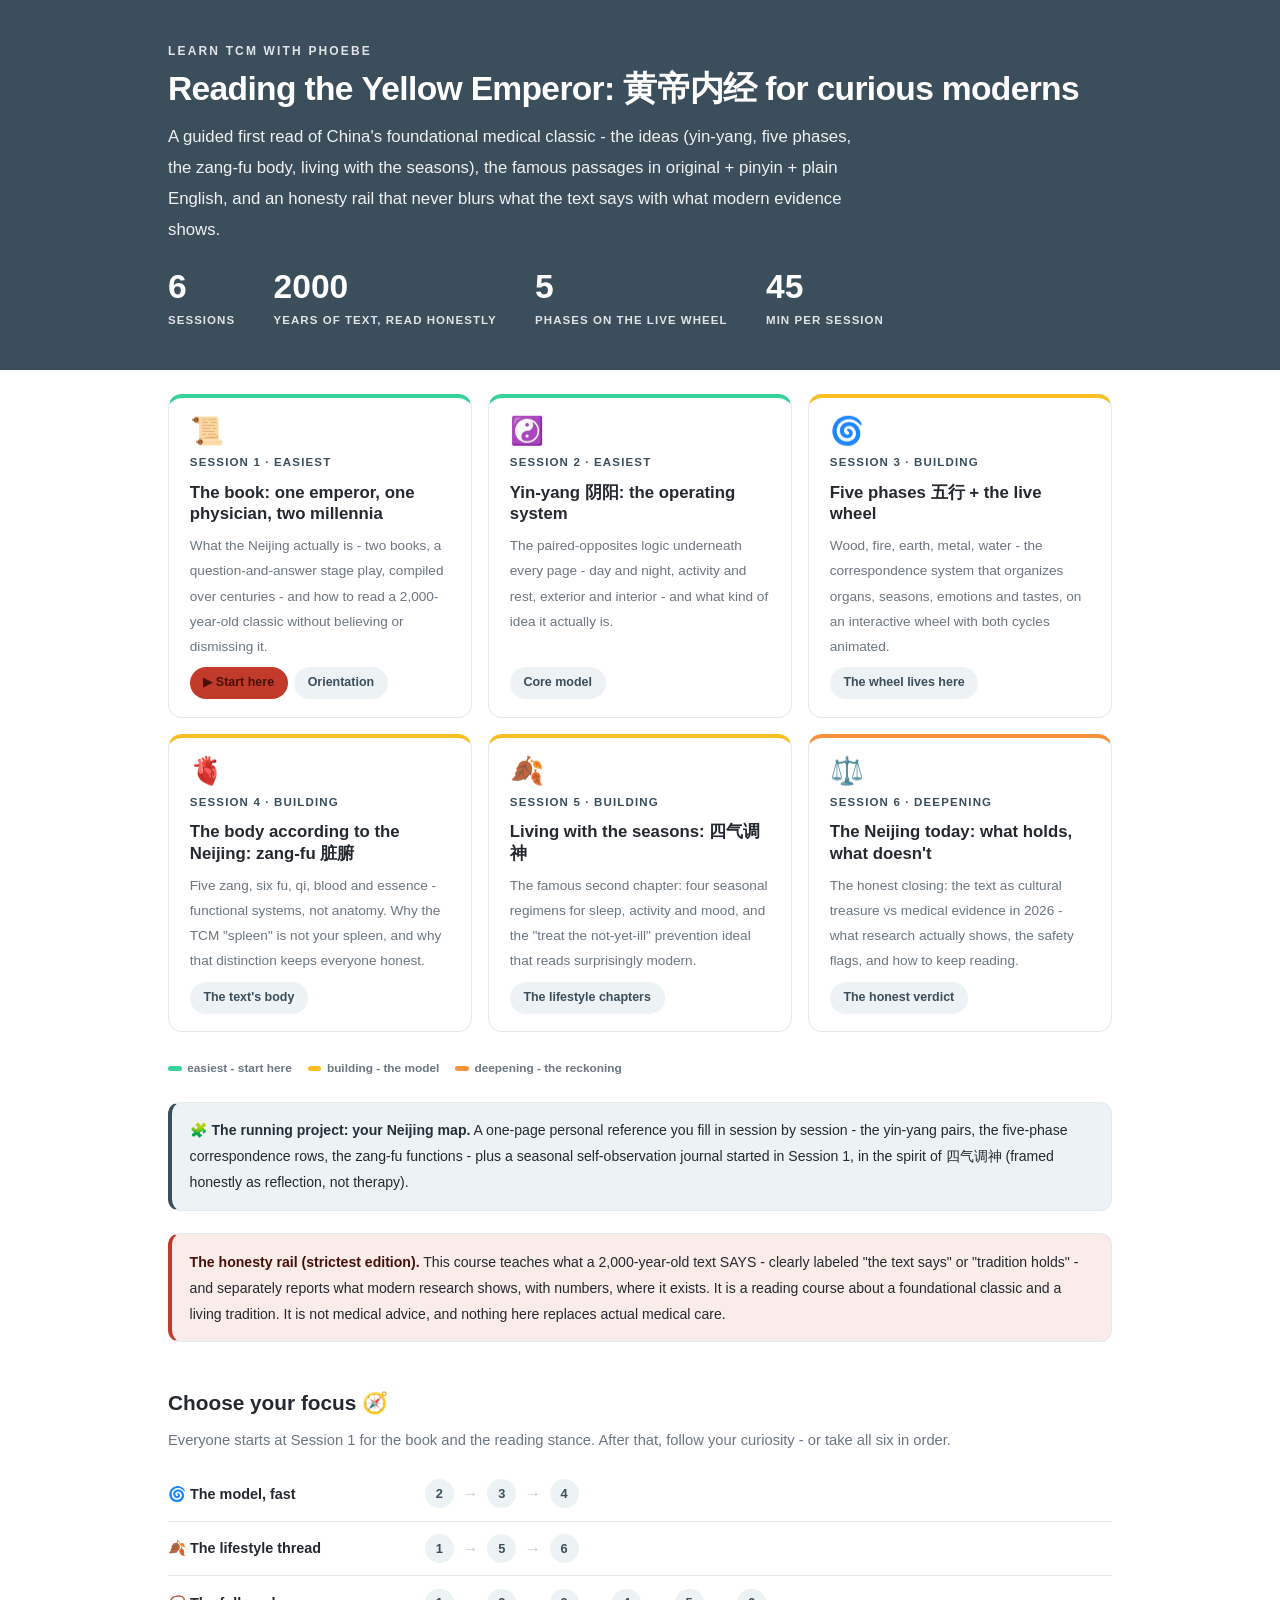
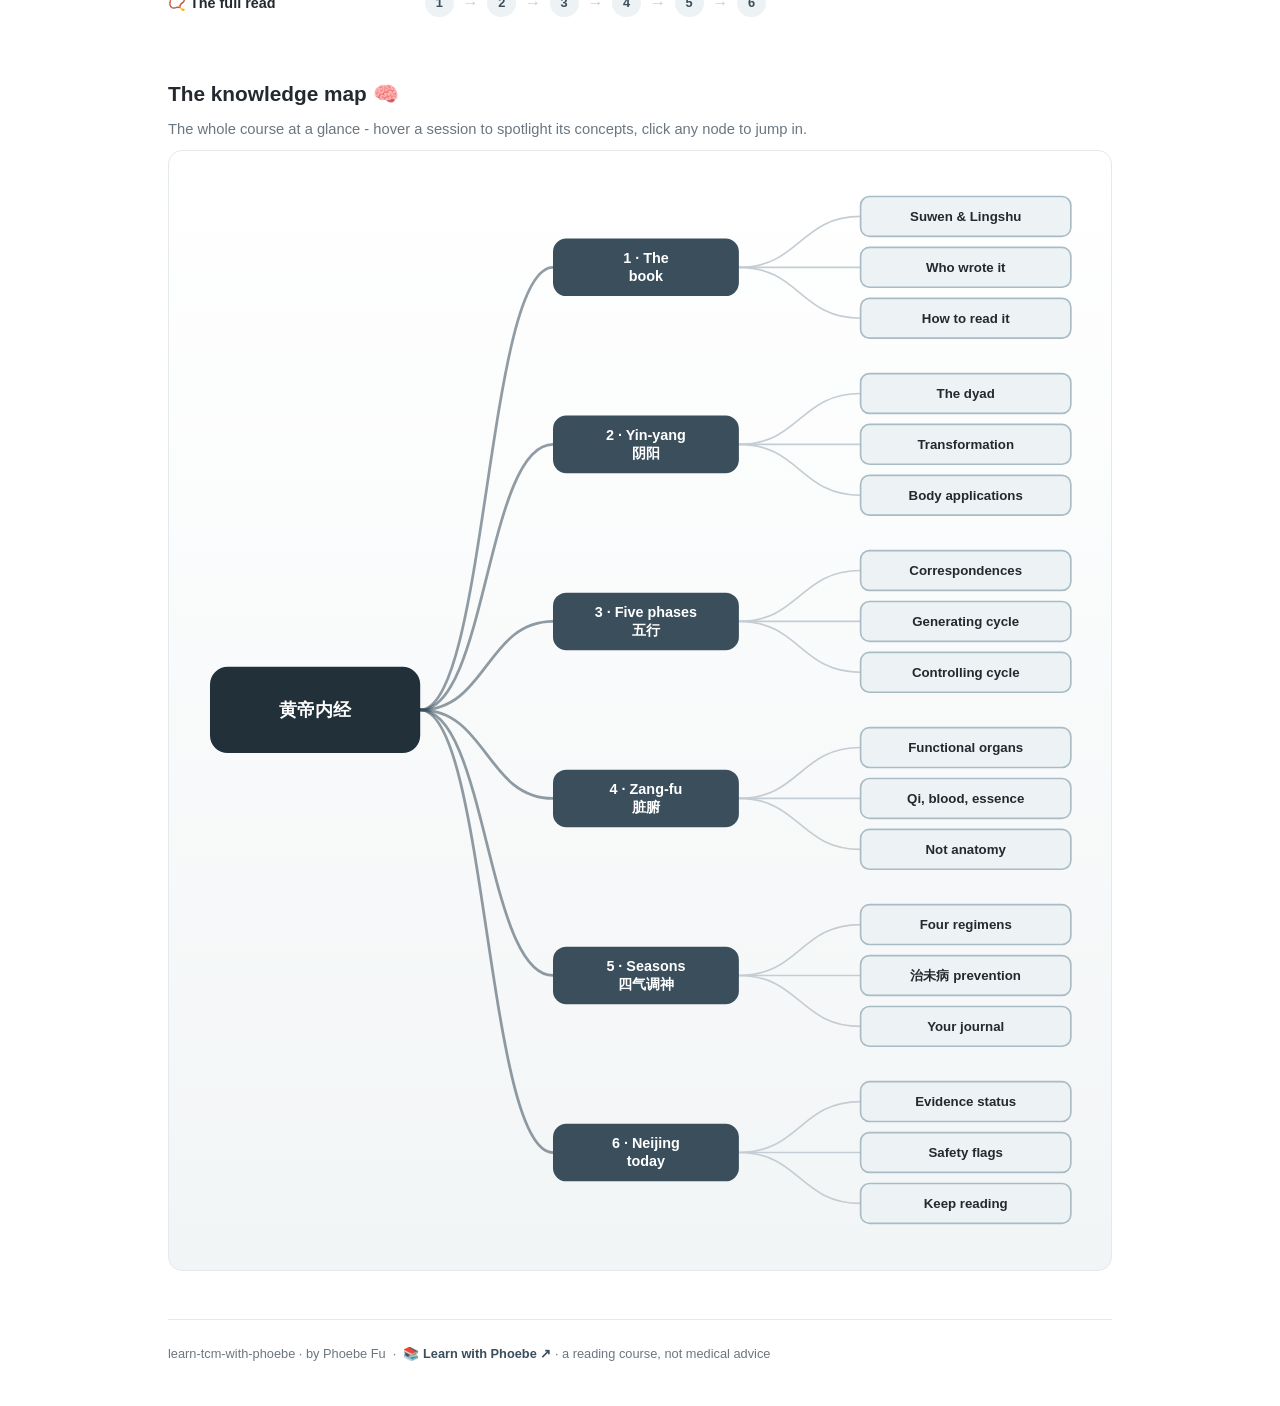
==== index.html @ 43c3dd35 "learn tcm with phoebe: 6-session Huangdi Neijing reading course with five-phases wheel Co-Authored-B" ====
<!DOCTYPE html>
<html lang="en">
<head>
<meta charset="UTF-8">
<meta name="viewport" content="width=device-width, initial-scale=1.0">
<title>learn tcm with phoebe - reading the Yellow Emperor's classic, honestly</title>
<link rel="stylesheet" href="assets/style.css?v=1">
<style>
  .stats-row { display: flex; gap: 2.4rem; margin-top: 1.5rem; flex-wrap: wrap; }
  .stat b { display: block; font-size: 2.1rem; font-weight: 800; line-height: 1.05; font-variant-numeric: tabular-nums; }
  .stat span { font-size: .72rem; opacity: .85; text-transform: uppercase; letter-spacing: .09em; font-weight: 600; }

  .course-grid { display: grid; grid-template-columns: repeat(auto-fit, minmax(17rem, 1fr)); gap: 1rem; margin-top: 1.5rem; }
  .course-card {
    border: 1px solid var(--hairline);
    border-top: 4px solid var(--diff, var(--indigo));
    border-radius: var(--radius);
    padding: 1.2rem 1.3rem 1.1rem;
    display: flex;
    flex-direction: column;
    gap: .5rem;
    text-decoration: none;
    color: var(--ink);
    background: #fff;
    transition: box-shadow .15s ease, border-color .15s ease, transform .15s ease;
    position: relative;
  }
  .course-card:hover { border-color: var(--indigo-soft); border-top-color: var(--diff, var(--indigo)); box-shadow: 0 8px 28px rgba(58,78,92,.16); transform: translateY(-3px); }
  .course-card .cicon { font-size: 1.7rem; line-height: 1; }
  .course-card .cnum { font-size: .72rem; font-weight: 700; color: var(--indigo); text-transform: uppercase; letter-spacing: .1em; }
  .course-card h3 { font-size: 1.05rem; font-weight: 800; line-height: 1.3; }
  .course-card p { font-size: .85rem; color: var(--muted); flex: 1; }
  .course-card .meta { display: flex; gap: .4rem; flex-wrap: wrap; }

  .diff-legend { display: flex; gap: 1rem; margin-top: 1.6rem; font-size: .74rem; color: var(--muted); font-weight: 600; flex-wrap: wrap; }
  .diff-legend i { display: inline-block; width: .85rem; height: .35rem; border-radius: 999px; margin-right: .35rem; vertical-align: middle; }

  .paths { margin-top: 2.6rem; }
  .paths h2 { font-size: 1.3rem; font-weight: 800; margin-bottom: .3rem; }
  .paths .plede { color: var(--muted); font-size: .92rem; margin-bottom: .8rem; }
  .path { display: flex; gap: .55rem; align-items: center; padding: .75rem 0; border-bottom: .5px solid var(--hairline); flex-wrap: wrap; }
  .path:last-child { border-bottom: none; }
  .path b { min-width: 15.5rem; font-size: .9rem; }
  .path .pstep { background: var(--indigo-50); color: var(--indigo); border-radius: 999px; padding: .16rem .68rem; font-weight: 700; font-size: .8rem; text-decoration: none; transition: all .12s ease; }
  .path .pstep:hover { background: var(--indigo); color: #fff; }
  .path .parr { color: var(--faint); font-weight: 700; }

  .mm-section { margin-top: 1.6rem; }
  .mm-section h2 { font-size: 1.3rem; font-weight: 800; margin-bottom: .2rem; }
  .mm-section .mm-lede { color: var(--muted); font-size: .92rem; margin-bottom: .4rem; }
  .mm-wrap { border: 1px solid var(--hairline); border-radius: var(--radius); background: linear-gradient(180deg,#fff, #F2F5F6); padding: .6rem; overflow-x: auto; }
  .mm-svg { width: 100%; height: auto; display: block; max-width: 60rem; margin: 0 auto; min-width: 34rem; }
  .mm-link { cursor: pointer; text-decoration: none; }
  .mm-node rect { transition: opacity .15s ease, filter .15s ease; }
  .mm-node text { pointer-events: none; }
  .mm-link:hover .mm-node rect { filter: brightness(1.06); }
  .mm-edge { transition: opacity .15s ease; }

  .note-band { margin-top: 1.4rem; background: var(--amber-50); border: 1px solid var(--hairline); border-left: 4px solid var(--amber); border-radius: 12px; padding: .9rem 1.1rem; font-size: .88rem; color: var(--ink); }
  .note-band b { color: var(--amber-ink); }

  .project-band { margin-top: 1.4rem; background: var(--indigo-50); border: 1px solid var(--hairline); border-left: 4px solid var(--indigo); border-radius: 12px; padding: .9rem 1.1rem; font-size: .88rem; color: var(--ink); }
  .project-band b { color: var(--indigo-deep); }
</style>
</head>
<body>

<header class="masthead">
  <div class="wrap">
    <div class="eyebrow">Learn TCM with Phoebe</div>
    <h1>Reading the Yellow Emperor: <span class="accent">黄帝内经</span> for curious moderns</h1>
    <p class="sub">A guided first read of China's foundational medical classic - the ideas (yin-yang, five phases, the zang-fu body, living with the seasons), the famous passages in original + pinyin + plain English, and an honesty rail that never blurs what the text says with what modern evidence shows.</p>
    <div class="stats-row">
      <div class="stat"><b data-count="6">6</b><span>sessions</span></div>
      <div class="stat"><b data-count="2000">2000</b><span>years of text, read honestly</span></div>
      <div class="stat"><b data-count="5">5</b><span>phases on the live wheel</span></div>
      <div class="stat"><b data-count="45">45</b><span>min per session</span></div>
    </div>
  </div>
</header>

<main class="wrap">

  <section class="section">
    <div class="course-grid">
      <a class="course-card" href="courses/01-the-book.html" style="--diff:#34D399">
        <span class="cicon">📜</span>
        <span class="cnum">Session 1 · easiest</span>
        <h3>The book: one emperor, one physician, two millennia</h3>
        <p>What the Neijing actually is - two books, a question-and-answer stage play, compiled over centuries - and how to read a 2,000-year-old classic without believing or dismissing it.</p>
        <span class="meta"><span class="pill amber">▶ Start here</span><span class="pill light">Orientation</span></span>
      </a>
      <a class="course-card" href="courses/02-yin-yang.html" style="--diff:#34D399">
        <span class="cicon">☯️</span>
        <span class="cnum">Session 2 · easiest</span>
        <h3>Yin-yang 阴阳: the operating system</h3>
        <p>The paired-opposites logic underneath every page - day and night, activity and rest, exterior and interior - and what kind of idea it actually is.</p>
        <span class="meta"><span class="pill light">Core model</span></span>
      </a>
      <a class="course-card" href="courses/03-five-phases.html" style="--diff:#FBBF24">
        <span class="cicon">🌀</span>
        <span class="cnum">Session 3 · building</span>
        <h3>Five phases 五行 + the live wheel</h3>
        <p>Wood, fire, earth, metal, water - the correspondence system that organizes organs, seasons, emotions and tastes, on an interactive wheel with both cycles animated.</p>
        <span class="meta"><span class="pill light">The wheel lives here</span></span>
      </a>
      <a class="course-card" href="courses/04-zang-fu.html" style="--diff:#FBBF24">
        <span class="cicon">🫀</span>
        <span class="cnum">Session 4 · building</span>
        <h3>The body according to the Neijing: zang-fu 脏腑</h3>
        <p>Five zang, six fu, qi, blood and essence - functional systems, not anatomy. Why the TCM "spleen" is not your spleen, and why that distinction keeps everyone honest.</p>
        <span class="meta"><span class="pill light">The text's body</span></span>
      </a>
      <a class="course-card" href="courses/05-seasons.html" style="--diff:#FBBF24">
        <span class="cicon">🍂</span>
        <span class="cnum">Session 5 · building</span>
        <h3>Living with the seasons: 四气调神</h3>
        <p>The famous second chapter: four seasonal regimens for sleep, activity and mood, and the "treat the not-yet-ill" prevention ideal that reads surprisingly modern.</p>
        <span class="meta"><span class="pill light">The lifestyle chapters</span></span>
      </a>
      <a class="course-card" href="courses/06-neijing-today.html" style="--diff:#FB923C">
        <span class="cicon">⚖️</span>
        <span class="cnum">Session 6 · deepening</span>
        <h3>The Neijing today: what holds, what doesn't</h3>
        <p>The honest closing: the text as cultural treasure vs medical evidence in 2026 - what research actually shows, the safety flags, and how to keep reading.</p>
        <span class="meta"><span class="pill light">The honest verdict</span></span>
      </a>
    </div>
    <div class="diff-legend">
      <span><i style="background:#34D399"></i>easiest - start here</span>
      <span><i style="background:#FBBF24"></i>building - the model</span>
      <span><i style="background:#FB923C"></i>deepening - the reckoning</span>
    </div>

    <div class="project-band">
      <b>🧩 The running project: your Neijing map.</b> A one-page personal reference you fill in session by session - the yin-yang pairs, the five-phase correspondence rows, the zang-fu functions - plus a seasonal self-observation journal started in Session 1, in the spirit of 四气调神 (framed honestly as reflection, not therapy).
    </div>

    <div class="note-band">
      <b>The honesty rail (strictest edition).</b> This course teaches what a 2,000-year-old text SAYS - clearly labeled "the text says" or "tradition holds" - and separately reports what modern research shows, with numbers, where it exists. It is a reading course about a foundational classic and a living tradition. It is not medical advice, and nothing here replaces actual medical care.
    </div>

    <div class="paths">
      <h2>Choose your focus 🧭</h2>
      <p class="plede">Everyone starts at Session 1 for the book and the reading stance. After that, follow your curiosity - or take all six in order.</p>
      <div class="path"><b>🌀 The model, fast</b>
        <a class="pstep" href="courses/02-yin-yang.html">2</a><span class="parr">→</span>
        <a class="pstep" href="courses/03-five-phases.html">3</a><span class="parr">→</span>
        <a class="pstep" href="courses/04-zang-fu.html">4</a>
      </div>
      <div class="path"><b>🍂 The lifestyle thread</b>
        <a class="pstep" href="courses/01-the-book.html">1</a><span class="parr">→</span>
        <a class="pstep" href="courses/05-seasons.html">5</a><span class="parr">→</span>
        <a class="pstep" href="courses/06-neijing-today.html">6</a>
      </div>
      <div class="path"><b>📿 The full read</b>
        <a class="pstep" href="courses/01-the-book.html">1</a><span class="parr">→</span>
        <a class="pstep" href="courses/02-yin-yang.html">2</a><span class="parr">→</span>
        <a class="pstep" href="courses/03-five-phases.html">3</a><span class="parr">→</span>
        <a class="pstep" href="courses/04-zang-fu.html">4</a><span class="parr">→</span>
        <a class="pstep" href="courses/05-seasons.html">5</a><span class="parr">→</span>
        <a class="pstep" href="courses/06-neijing-today.html">6</a>
      </div>
    </div>
  </section>

  <section class="section mm-section">
    <h2>The knowledge map 🧠</h2>
    <p class="mm-lede">The whole course at a glance - hover a session to spotlight its concepts, click any node to jump in.</p>
    <div class="mm-wrap"><div id="mindmap"></div></div>
  </section>

  <footer class="pagefoot">
    <span>learn-tcm-with-phoebe · by Phoebe Fu &nbsp;·&nbsp; 📚 <a href="https://phoebefu6.github.io/learn-with-phoebe/">Learn with Phoebe ↗</a> · a reading course, not medical advice</span>
  </footer>
</main>

<script>
window.MINDMAP_DATA = {
  title: "黄帝内经",
  centerColor: "#22303A",
  sessions: [
    { label: "The\nbook", href: "courses/01-the-book.html", color: "#34D399",
      concepts: [
        { label: "Suwen & Lingshu", href: "courses/01-the-book.html" },
        { label: "Who wrote it", href: "courses/01-the-book.html" },
        { label: "How to read it", href: "courses/01-the-book.html" } ] },
    { label: "Yin-yang\n阴阳", href: "courses/02-yin-yang.html", color: "#34D399",
      concepts: [
        { label: "The dyad", href: "courses/02-yin-yang.html" },
        { label: "Transformation", href: "courses/02-yin-yang.html" },
        { label: "Body applications", href: "courses/02-yin-yang.html" } ] },
    { label: "Five phases\n五行", href: "courses/03-five-phases.html", color: "#FBBF24",
      concepts: [
        { label: "Correspondences", href: "courses/03-five-phases.html" },
        { label: "Generating cycle", href: "courses/03-five-phases.html" },
        { label: "Controlling cycle", href: "courses/03-five-phases.html" } ] },
    { label: "Zang-fu\n脏腑", href: "courses/04-zang-fu.html", color: "#FBBF24",
      concepts: [
        { label: "Functional organs", href: "courses/04-zang-fu.html" },
        { label: "Qi, blood, essence", href: "courses/04-zang-fu.html" },
        { label: "Not anatomy", href: "courses/04-zang-fu.html" } ] },
    { label: "Seasons\n四气调神", href: "courses/05-seasons.html", color: "#FBBF24",
      concepts: [
        { label: "Four regimens", href: "courses/05-seasons.html" },
        { label: "治未病 prevention", href: "courses/05-seasons.html" },
        { label: "Your journal", href: "courses/05-seasons.html" } ] },
    { label: "Neijing\ntoday", href: "courses/06-neijing-today.html", color: "#FB923C",
      concepts: [
        { label: "Evidence status", href: "courses/06-neijing-today.html" },
        { label: "Safety flags", href: "courses/06-neijing-today.html" },
        { label: "Keep reading", href: "courses/06-neijing-today.html" } ] }
  ]
};
</script>
<script src="assets/mindmap.js?v=1"></script>
<script src="assets/app.js?v=1"></script>
</body>
</html>
---- assets/style.css ----
/* learn-claude-with-phoebe - editorial bold design system
   Accent: indigo #3A4E5C · Ink: #23292E · Flagship: amber #C23B2A */

:root {
  --indigo: #3A4E5C;
  --indigo-deep: #22303A;
  --indigo-mid: #64808F;
  --indigo-soft: #A9BCC6;
  --indigo-50: #EDF2F4;
  --ink: #23292E;
  --muted: #6B7680;
  --faint: #C4CDD3;
  --hairline: #E3E9EC;
  --amber: #C23B2A;
  --amber-ink: #471009;
  --amber-50: #FAECE8;
  --paper: #FFFFFF;
  --code-bg: #1C2327;
  --code-ink: #E6EDEF;
  --radius: 14px;
}

* { margin: 0; padding: 0; box-sizing: border-box; }

html { font-size: 16px; scroll-behavior: smooth; }
html.zoom-125 { font-size: 20px; }
html.zoom-150 { font-size: 24px; }

body {
  font-family: "Inter", -apple-system, BlinkMacSystemFont, "Segoe UI", Roboto, sans-serif;
  background: var(--paper);
  color: var(--ink);
  line-height: 1.85;
  font-feature-settings: "tnum";
}

.wrap { max-width: 62rem; margin: 0 auto; padding: 0 1.5rem; }

/* ---------- header band ---------- */
.masthead {
  background: var(--indigo);
  color: #fff;
  padding: 2.5rem 0 2.25rem;
}
.masthead .eyebrow {
  font-size: .75rem;
  letter-spacing: .18em;
  text-transform: uppercase;
  opacity: .85;
  font-weight: 600;
}
.masthead h1 {
  font-size: 2.1rem;
  line-height: 1.15;
  font-weight: 800;
  margin: .5rem 0 .75rem;
  letter-spacing: -.02em;
}
.masthead h1 .accent { color: inherit; }
.masthead .sub { font-size: 1.05rem; opacity: .92; max-width: 44rem; }

.chip-row { display: flex; flex-wrap: wrap; gap: .5rem; margin-top: 1.1rem; }
.chip {
  display: inline-flex;
  align-items: center;
  gap: .35rem;
  border-radius: 999px;
  padding: .25rem .8rem;
  font-size: .78rem;
  font-weight: 600;
  white-space: nowrap;
}
.chip.level { background: #fff; color: var(--indigo); }
.chip.audience { background: rgba(255,255,255,.16); color: #fff; border: 1px solid rgba(255,255,255,.35); }
.chip.time { background: var(--ink); color: #fff; font-variant-numeric: tabular-nums; }

/* ---------- agenda bar ---------- */
.agenda {
  display: flex;
  border-radius: 999px;
  overflow: hidden;
  margin: 1.4rem 0 0;
  font-size: .72rem;
  font-weight: 600;
  text-align: center;
  color: #fff;
}
.agenda span { padding: .45rem .3rem; white-space: nowrap; overflow: hidden; text-overflow: ellipsis; }
.agenda .a1 { background: var(--indigo-deep); }
.agenda .a2 { background: var(--indigo-mid); }
.agenda .a3 { background: var(--amber); color: var(--amber-ink); }
.agenda .a4 { background: var(--indigo-soft); }

/* ---------- toolbar ---------- */
.toolbar {
  position: sticky;
  top: 0;
  z-index: 40;
  background: rgba(255,255,255,.94);
  backdrop-filter: blur(6px);
  border-bottom: 1px solid var(--hairline);
  padding: .55rem 0;
}
.toolbar .wrap { display: flex; align-items: center; gap: .6rem; }
.toolbar .crumb { font-size: .8rem; color: var(--muted); font-weight: 600; margin-right: auto; }
.toolbar .crumb a { color: var(--indigo); text-decoration: none; }
.btn {
  border: 1px solid var(--hairline);
  background: #fff;
  color: var(--ink);
  border-radius: 999px;
  padding: .35rem .9rem;
  font-size: .78rem;
  font-weight: 600;
  cursor: pointer;
  font-family: inherit;
  transition: all .15s ease;
}
.btn:hover { border-color: var(--indigo); color: var(--indigo); }
.btn.primary { background: var(--indigo); border-color: var(--indigo); color: #fff; }
.btn.primary:hover { background: var(--indigo-deep); }

/* ---------- sections ---------- */
main { padding: 2.5rem 0 4rem; }

.section { margin-bottom: 2.8rem; }
.section-kicker { margin-bottom: 1rem; }
.section-kicker .klabel {
  display: block;
  font-size: .72rem;
  text-transform: uppercase;
  letter-spacing: .1em;
  color: var(--indigo);
  font-weight: 700;
  margin-bottom: .35rem;
}
.section-kicker h2 {
  font-size: 1.45rem;
  font-weight: 800;
  letter-spacing: -.01em;
  display: flex;
  align-items: center;
  gap: .7rem;
  flex-wrap: wrap;
}
.section-kicker .tag {
  border-radius: 999px;
  padding: .18rem .7rem;
  font-size: .7rem;
  font-weight: 700;
  text-transform: uppercase;
  letter-spacing: .08em;
}
.tag.concept { background: var(--indigo-50); color: var(--indigo); }
.tag.demo { background: var(--amber-50); color: var(--amber-ink); }
.tag.exercise { background: var(--ink); color: #fff; }

.lede { color: var(--muted); max-width: 46rem; margin-bottom: 1.4rem; line-height: 1.8; }

/* live vs self-study markers on cards */
.mode {
  font-size: .64rem;
  font-weight: 700;
  text-transform: uppercase;
  letter-spacing: .07em;
  padding: .14rem .6rem;
  border-radius: 999px;
  flex: none;
}
.mode.live { background: var(--indigo); color: #fff; }
.mode.self { background: #fff; color: var(--muted); border: 1px solid var(--hairline); }

/* ---------- accordions ---------- */
details.card {
  border: 1px solid var(--hairline);
  border-radius: var(--radius);
  margin-bottom: .8rem;
  overflow: hidden;
  background: #fff;
}
details.card[open] { border-color: var(--indigo-soft); box-shadow: 0 8px 28px rgba(76,115,85,.08); }
details.card summary {
  list-style: none;
  cursor: pointer;
  padding: 1rem 1.25rem;
  display: flex;
  align-items: center;
  gap: .75rem;
  font-weight: 700;
  font-size: 1.02rem;
  user-select: none;
}
details.card summary::-webkit-details-marker { display: none; }
details.card summary .dot {
  width: .6rem; height: .6rem;
  border-radius: 999px;
  background: var(--indigo);
  flex: none;
}
details.card summary .mini { margin-left: auto; font-size: .72rem; color: var(--muted); font-weight: 600; white-space: nowrap; }
details.card summary .caret { transition: transform .2s ease; color: var(--indigo); font-size: .8rem; }
details.card[open] summary .caret { transform: rotate(90deg); }
details.card .body { padding: 0 1.25rem 1.4rem; border-top: 1px solid var(--hairline); padding-top: 1.15rem; }
details.card .body p { margin-bottom: 1.05rem; max-width: 48rem; }
details.card .body p:last-child { margin-bottom: 0; }
details.card .body ul, details.card .body ol { margin: 0 0 1.1rem 1.2rem; max-width: 47rem; }
details.card .body li { margin-bottom: .65rem; }
details.card .body h4 { font-size: .95rem; font-weight: 700; margin: 1.1rem 0 .45rem; }
details.card .body h4:first-child { margin-top: 0; }

/* ---------- pills & legends ---------- */
.legend { display: flex; flex-wrap: wrap; gap: .5rem; margin: 0 0 1.2rem; }
.pill {
  display: inline-flex;
  align-items: center;
  gap: .4rem;
  border-radius: 999px;
  padding: .28rem .85rem;
  font-size: .78rem;
  font-weight: 600;
}
.pill.solid { background: var(--indigo); color: #fff; }
.pill.light { background: var(--indigo-50); color: var(--indigo); }
.pill.inkpill { background: var(--ink); color: #fff; }
.pill.amber, .pill.peach { background: var(--amber); color: var(--amber-ink); }
.pill.bare { color: var(--faint); }

/* ---------- 4D grid ---------- */
.grid-2 { display: grid; grid-template-columns: repeat(auto-fit, minmax(15rem, 1fr)); gap: .8rem; margin: .5rem 0 1rem; }
.d-card {
  border: 1px solid var(--hairline);
  border-left: 4px solid var(--indigo);
  border-radius: 10px;
  padding: 1rem 1.1rem;
}
.d-card h4 { font-size: .95rem; margin-bottom: .3rem; }
.d-card h4 .lead-letter { color: var(--indigo); }
.d-card p { font-size: .86rem; color: var(--muted); margin: 0; }

/* ---------- tables ---------- */
table.clean { width: 100%; border-collapse: collapse; font-size: .9rem; margin: .4rem 0 1rem; }
table.clean th {
  text-align: left;
  font-size: .72rem;
  text-transform: uppercase;
  letter-spacing: .08em;
  color: var(--muted);
  padding: .5rem .6rem;
  border-bottom: 2px solid var(--ink);
}
table.clean td { padding: .7rem .6rem; border-bottom: .5px solid var(--hairline); vertical-align: top; line-height: 1.7; }
table.clean td:first-child { font-weight: 600; }

/* ---------- prompt boxes ---------- */
.prompt-box {
  position: relative;
  background: var(--code-bg);
  color: var(--code-ink);
  border-radius: var(--radius);
  padding: 1.1rem 1.2rem;
  margin: 1rem 0 1.2rem;
  font-family: "SF Mono", ui-monospace, Menlo, Consolas, monospace;
  font-size: .84rem;
  line-height: 1.65;
  white-space: pre-wrap;
  word-break: break-word;
}
.prompt-box .label {
  position: absolute;
  top: -0.7rem;
  left: 1rem;
  background: var(--indigo);
  color: #fff;
  font-family: "Inter", -apple-system, sans-serif;
  font-size: .68rem;
  font-weight: 700;
  letter-spacing: .06em;
  text-transform: uppercase;
  border-radius: 999px;
  padding: .15rem .7rem;
}
.prompt-box.bad .label { background: var(--faint); color: var(--ink); }
.prompt-box.good .label { background: var(--amber); color: var(--amber-ink); }
.copy-btn {
  position: absolute;
  top: .7rem;
  right: .7rem;
  background: rgba(255,255,255,.1);
  border: 1px solid rgba(255,255,255,.25);
  color: #fff;
  border-radius: 999px;
  padding: .25rem .8rem;
  font-size: .72rem;
  font-weight: 600;
  cursor: pointer;
  font-family: "Inter", -apple-system, sans-serif;
  transition: background .15s ease;
}
.copy-btn:hover { background: rgba(255,255,255,.22); }
.copy-btn.copied { background: var(--amber); border-color: var(--amber); color: var(--amber-ink); }

/* ---------- demo steps ---------- */
.steps { counter-reset: step; margin: .6rem 0 1rem; }
.step {
  display: flex;
  gap: .9rem;
  padding: .85rem 0;
  border-bottom: .5px solid var(--hairline);
}
.step:last-child { border-bottom: none; }
.step::before {
  counter-increment: step;
  content: counter(step);
  flex: none;
  width: 1.7rem; height: 1.7rem;
  border-radius: 999px;
  background: var(--indigo-50);
  color: var(--indigo);
  font-weight: 700;
  font-size: .85rem;
  display: inline-flex;
  align-items: center;
  justify-content: center;
  margin-top: .1rem;
}
.step p { margin: 0; }

/* ---------- callouts ---------- */
.callout {
  border-radius: var(--radius);
  padding: 1rem 1.2rem;
  margin: 1rem 0;
  font-size: .92rem;
}
.callout.tip { background: var(--indigo-50); border-left: 4px solid var(--indigo); }
.callout.win { background: var(--amber-50); border-left: 4px solid var(--amber); }
.callout strong:first-child { display: block; margin-bottom: .2rem; }

.callout.example {
  background: #FFFFFF;
  border: 1px solid var(--hairline);
  border-left: 4px solid var(--amber);
  font-size: .9rem;
}
.callout.example .ex-pill {
  display: inline-block;
  background: var(--amber);
  color: var(--amber-ink);
  border-radius: 999px;
  padding: .15rem .7rem;
  font-size: .68rem;
  font-weight: 700;
  text-transform: uppercase;
  letter-spacing: .06em;
  margin-bottom: .5rem;
}
.callout.example p { margin: 0 0 .75rem; max-width: 47rem; }
.callout.example p:last-child { margin-bottom: 0; }
.callout.example ul { margin: 0 0 0 1.1rem; max-width: 46rem; }
.callout.example li { margin-bottom: .6rem; }
.callout.example li:last-child { margin-bottom: 0; }

/* ---------- zoomable figures ---------- */
figure.zoomable {
  border: 1px solid var(--hairline);
  border-radius: var(--radius);
  padding: 1.2rem;
  margin: 1rem 0 1.4rem;
  cursor: zoom-in;
  transition: box-shadow .15s ease;
  background: #fff;
}
figure.zoomable:hover { box-shadow: 0 8px 28px rgba(76,115,85,.12); }
figure.zoomable svg, figure.zoomable img { width: 100%; height: auto; display: block; }
figure.zoomable figcaption {
  margin-top: .6rem;
  font-size: .76rem;
  color: var(--muted);
  font-weight: 600;
  display: flex;
  align-items: center;
  gap: .4rem;
}

.lightbox {
  position: fixed;
  inset: 0;
  z-index: 100;
  background: rgba(41,46,40,.9);
  display: none;
  align-items: center;
  justify-content: center;
  padding: 3vh 3vw;
  cursor: zoom-out;
}
.lightbox.open { display: flex; }
.lightbox .inner {
  background: #fff;
  border-radius: var(--radius);
  padding: 2rem;
  max-width: 94vw;
  max-height: 92vh;
  overflow: auto;
}
.lightbox .inner svg, .lightbox .inner img { width: min(88vw, 70rem); height: auto; }
.lightbox .close-hint {
  position: fixed;
  top: 1rem; right: 1.4rem;
  color: #fff;
  font-size: .8rem;
  font-weight: 600;
  opacity: .8;
}

/* ---------- courses covered ---------- */
.covered { border: 1px solid var(--hairline); border-radius: var(--radius); overflow: hidden; }
.covered-row {
  display: flex;
  align-items: baseline;
  gap: .8rem;
  padding: .75rem 1.1rem;
  border-bottom: .5px solid var(--hairline);
  font-size: .9rem;
}
.covered-row:last-child { border-bottom: none; }
.covered-row .status { flex: none; }
.covered-row .name { font-weight: 600; }
.covered-row .note { margin-left: auto; color: var(--muted); font-size: .78rem; text-align: right; }

/* ---------- cheat sheet footer ---------- */
.cheat {
  background: var(--ink);
  color: #fff;
  border-radius: var(--radius);
  padding: 1.6rem 1.6rem 1.3rem;
  margin-top: 3rem;
}
.cheat h3 { font-size: 1.1rem; margin-bottom: 1rem; }
.cheat h3 span { color: var(--indigo-soft); }
.cheat .grid-2 { gap: 1rem; }
.cheat .cheat-item { border-left: 3px solid var(--indigo-mid); padding-left: .8rem; }
.cheat .cheat-item b { display: block; font-size: .85rem; color: var(--indigo-soft); }
.cheat .cheat-item span { font-size: .82rem; opacity: .85; }

footer.pagefoot {
  border-top: 1px solid var(--hairline);
  margin-top: 3rem;
  padding: 1.4rem 0 2.5rem;
  font-size: .8rem;
  color: var(--muted);
  display: flex;
  justify-content: space-between;
  flex-wrap: wrap;
  gap: .8rem;
}
footer.pagefoot a { color: var(--indigo); text-decoration: none; font-weight: 600; }

/* ---------- wayfinding: reading progress + section dots + part numbers ---------- */

#progress-bar {
  position: fixed;
  top: 0; left: 0;
  height: 3px;
  width: 0;
  background: linear-gradient(90deg, var(--indigo), var(--amber));
  z-index: 90;
}

.pagenav {
  position: fixed;
  right: 1.1rem;
  top: 50%;
  transform: translateY(-50%);
  z-index: 50;
  display: flex;
  flex-direction: column;
  gap: .55rem;
}
.pagenav a {
  width: .68rem; height: .68rem;
  border-radius: 999px;
  background: #fff;
  border: 2px solid var(--faint);
  display: block;
  position: relative;
  transition: all .15s ease;
}
.pagenav a:hover { border-color: var(--indigo); transform: scale(1.3); }
.pagenav a.active { background: var(--indigo); border-color: var(--indigo); }
.pagenav a .nlabel {
  position: absolute;
  right: 1.4rem;
  top: 50%;
  transform: translateY(-50%);
  background: var(--ink);
  color: #fff;
  font-size: .7rem;
  font-weight: 600;
  padding: .22rem .65rem;
  border-radius: 6px;
  white-space: nowrap;
  opacity: 0;
  pointer-events: none;
  transition: opacity .15s ease;
}
.pagenav a:hover .nlabel { opacity: 1; }
@media (max-width: 74rem) { .pagenav { display: none; } }

main { counter-reset: partnum -1; }
.section .section-kicker { position: relative; }
.section .section-kicker::before {
  counter-increment: partnum;
  content: counter(partnum, decimal-leading-zero);
  position: absolute;
  right: 0;
  top: -1.2rem;
  font-size: 4.4rem;
  font-weight: 800;
  color: var(--indigo-50);
  line-height: 1;
  font-variant-numeric: tabular-nums;
  pointer-events: none;
  z-index: 0;
}
.section .section-kicker > * { position: relative; z-index: 1; }

details.card summary { transition: background .15s ease; }
details.card summary:hover { background: #F2F5F6; }

/* ---------- journey strip: you are here in the series ---------- */
.journey {
  display: flex;
  align-items: center;
  gap: .45rem;
  margin-top: 1.1rem;
  flex-wrap: wrap;
}
.journey .jlabel { font-size: .7rem; font-weight: 700; text-transform: uppercase; letter-spacing: .09em; opacity: .8; margin-right: .3rem; }
.journey a {
  width: 1.7rem; height: 1.7rem;
  border-radius: 999px;
  display: inline-flex;
  align-items: center;
  justify-content: center;
  font-size: .8rem;
  font-weight: 700;
  text-decoration: none;
  color: #fff;
  border: 1.5px solid rgba(255,255,255,.45);
  transition: all .15s ease;
  font-variant-numeric: tabular-nums;
}
.journey a:hover { border-color: #fff; transform: scale(1.12); }
.journey a.here { background: #fff; color: var(--indigo); border-color: #fff; }
.journey a.dd-chip { width: auto; border-radius: 999px; padding: 0 .7rem; font-size: .72rem; }

/* ---------- check-yourself quiz ---------- */
.quiz-q {
  border: 1px solid var(--hairline);
  border-radius: var(--radius);
  padding: 1.1rem 1.25rem 1rem;
  margin-bottom: .9rem;
  background: #fff;
}
.quiz-q .qtext { font-weight: 700; margin-bottom: .7rem; }
.quiz-q .qopt {
  display: block;
  width: 100%;
  text-align: left;
  background: #fff;
  border: 1px solid var(--hairline);
  border-radius: 10px;
  padding: .6rem .9rem;
  margin-bottom: .5rem;
  font-size: .9rem;
  font-family: inherit;
  color: var(--ink);
  cursor: pointer;
  transition: all .15s ease;
}
.quiz-q .qopt:hover { border-color: var(--indigo); background: var(--indigo-50); }
.quiz-q .qopt.correct { background: var(--indigo); border-color: var(--indigo); color: #fff; font-weight: 600; }
.quiz-q .qopt.correct::after { content: "  ✓"; }
.quiz-q .qopt.wrong { background: #FEF2F2; border-color: #FCA5A5; color: #991B1B; animation: qshake .3s ease; }
.quiz-q .qopt.wrong::after { content: "  ✗ try again"; font-size: .78rem; }
.quiz-q .qopt:disabled { cursor: default; }
.quiz-q .qwhy {
  display: none;
  background: var(--amber-50);
  border-left: 4px solid var(--amber);
  border-radius: 8px;
  padding: .6rem .9rem;
  font-size: .86rem;
  margin-top: .3rem;
}
.quiz-q.answered .qwhy { display: block; }
@keyframes qshake {
  0%, 100% { transform: translateX(0); }
  25% { transform: translateX(-5px); }
  75% { transform: translateX(5px); }
}
.quiz-score { font-weight: 700; color: var(--indigo); margin-top: .4rem; }

@media (prefers-reduced-motion: reduce) {
  .quiz-q .qopt.wrong { animation: none; }
  .journey a:hover { transform: none; }
}

/* ---------- micro-interactions (react-bits inspired, vanilla) ---------- */

/* BlurText: staggered word reveal on the masthead headline */
.masthead h1 .bw {
  display: inline-block;
  opacity: 0;
  filter: blur(8px);
  transform: translateY(.35em);
  animation: bw-in .7s cubic-bezier(.22,.9,.35,1) forwards;
  animation-delay: var(--bw-delay, 0s);
}
@keyframes bw-in {
  to { opacity: 1; filter: blur(0); transform: translateY(0); }
}

/* SpotlightCard: cursor-following highlight on accordion cards */
details.card { position: relative; }
details.card::after {
  content: "";
  position: absolute;
  inset: 0;
  pointer-events: none;
  opacity: 0;
  transition: opacity .3s ease;
  background: radial-gradient(320px circle at var(--mx, 50%) var(--my, 50%), rgba(76,115,85,.09), transparent 65%);
}
details.card:hover::after { opacity: 1; }

/* ScrollReveal: sections rise in as they enter the viewport */
.js-reveal .section {
  opacity: 0;
  transform: translateY(16px);
  transition: opacity .6s ease, transform .6s cubic-bezier(.22,.9,.35,1);
}
.js-reveal .section.revealed { opacity: 1; transform: none; }

@media (prefers-reduced-motion: reduce) {
  .masthead h1 .bw { animation: none; opacity: 1; filter: none; transform: none; }
  details.card::after { display: none; }
  .js-reveal .section { opacity: 1; transform: none; transition: none; }
}

@media (max-width: 40rem) {
  .masthead h1 { font-size: 1.6rem; }
  .agenda span { font-size: .6rem; }
  .toolbar .crumb { display: none; }
}

@media print {
  .toolbar, .copy-btn { display: none; }
  details.card { border: 1px solid #ccc; }
}

/* ===== med-live.js breath pacer ===== */
.medbox {
  border: 1px solid var(--hairline);
  border-radius: var(--radius);
  background: var(--paper);
  padding: 22px 24px 24px;
  margin: 26px 0;
  box-shadow: 0 10px 30px rgba(38, 40, 56, 0.07);
}
.med-head { display: flex; align-items: baseline; justify-content: space-between; gap: 12px; flex-wrap: wrap; }
.med-title { font-weight: 800; font-size: 1.05rem; color: var(--ink); }
.med-honest { font-size: 0.78rem; color: var(--muted); font-style: italic; }
.med-controls { display: flex; flex-wrap: wrap; gap: 14px; margin-top: 14px; }
.med-group { display: flex; flex-wrap: wrap; gap: 8px; }
.med-pill {
  border: 1.5px solid var(--hairline); background: var(--paper); color: var(--muted);
  border-radius: 999px; padding: 7px 14px; font: 600 0.82rem Inter, sans-serif; cursor: pointer;
  transition: all 0.15s ease;
}
.med-pill:hover { border-color: var(--indigo-mid); color: var(--indigo); }
.med-pill.on { background: var(--indigo); border-color: var(--indigo); color: #fff; }
.med-note { margin-top: 10px; font-size: 0.88rem; color: var(--muted); }
.med-stage { display: flex; justify-content: center; padding: 26px 0 18px; }
.med-ring {
  position: relative; width: 220px; height: 220px; border-radius: 50%;
  border: 2px dashed var(--faint); display: flex; align-items: center; justify-content: center;
}
.med-circle {
  position: absolute; inset: 10px; border-radius: 50%;
  background: radial-gradient(circle at 38% 32%, var(--indigo-mid), var(--indigo-deep));
  transform: scale(0.45); transition: none; will-change: transform; opacity: 0.92;
}
.med-phase { position: relative; z-index: 2; text-align: center; color: #fff; text-shadow: 0 1px 6px rgba(30, 34, 51, 0.45); }
.med-phase-name { display: block; font: 800 1.3rem Inter, sans-serif; }
.med-phase-count { display: block; font: 700 2rem Inter, sans-serif; }
.med-bottom { display: flex; align-items: center; gap: 14px; flex-wrap: wrap; }
.med-clock { font: 800 1.1rem Inter, sans-serif; color: var(--ink); margin-left: auto; }
.med-breaths { font: 600 0.85rem Inter, sans-serif; color: var(--muted); }
@media (max-width: 560px) { .med-ring { width: 180px; height: 180px; } }

/* ===== tcm-live.js five-phases wheel ===== */
.tcmbox {
  border: 1px solid var(--hairline);
  border-radius: var(--radius);
  background: var(--paper);
  padding: 22px 24px 24px;
  margin: 26px 0;
  box-shadow: 0 10px 30px rgba(35, 41, 46, 0.07);
}
.tcm-head { display: flex; align-items: baseline; justify-content: space-between; gap: 12px; flex-wrap: wrap; }
.tcm-title { font-weight: 800; font-size: 1.05rem; color: var(--ink); }
.tcm-honest { font-size: 0.78rem; color: var(--muted); font-style: italic; }
.tcm-controls { display: flex; flex-wrap: wrap; gap: 8px; margin-top: 14px; }
.tcm-pill {
  border: 1.5px solid var(--hairline); background: var(--paper); color: var(--muted);
  border-radius: 999px; padding: 7px 14px; font: 600 0.82rem Inter, sans-serif; cursor: pointer;
  transition: all 0.15s ease;
}
.tcm-pill:hover { border-color: var(--indigo-mid); color: var(--indigo); }
.tcm-pill.tcm-sheng.on { background: #4A7C59; border-color: #4A7C59; color: #fff; }
.tcm-pill.tcm-ke.on { background: var(--amber); border-color: var(--amber); color: #fff; }
.tcm-stage { display: flex; justify-content: center; padding: 8px 0 0; }
.tcm-svg { width: 100%; max-width: 460px; height: auto; display: block; }
.tcm-node { cursor: pointer; }
.tcm-node circle { transition: filter 0.15s ease, stroke-width 0.15s ease; stroke: transparent; stroke-width: 0; }
.tcm-node:hover circle { filter: brightness(1.08); }
.tcm-node.on circle { stroke: var(--ink); stroke-width: 3; }
.tcm-node:focus { outline: none; }
.tcm-node:focus circle { stroke: var(--ink); stroke-width: 3; stroke-dasharray: 4 3; }
.tcm-hanzi { font: 800 30px "Noto Serif SC", Georgia, serif; }
.tcm-en { font: 700 12px Inter, sans-serif; }
.tcm-edge { stroke-width: 2.5; opacity: 0; transition: opacity 0.25s ease; }
.tcm-edge-sheng { stroke: #4A7C59; }
.tcm-edge-ke { stroke: #C23B2A; stroke-dasharray: 7 5; }
.tcm-cycle.show .tcm-edge { opacity: 0.9; }
.tcm-cycle.show .tcm-edge-ke { animation: tcmMarch 1.2s linear infinite; }
@keyframes tcmMarch { to { stroke-dashoffset: -12; } }
@media (prefers-reduced-motion: reduce) { .tcm-cycle.show .tcm-edge-ke { animation: none; } }
.tcm-note { margin-top: 6px; font-size: 0.88rem; color: var(--muted); text-align: center; min-height: 2.4em; }
.tcm-detail { margin-top: 10px; }
.tcm-card { border: 1px solid var(--hairline); border-top: 4px solid var(--indigo); border-radius: 12px; padding: 14px 18px 8px; }
.tcm-card-head { display: flex; align-items: center; gap: 12px; margin-bottom: 8px; }
.tcm-card-hanzi { font: 800 34px "Noto Serif SC", Georgia, serif; line-height: 1; }
.tcm-card-name { font: 800 1.05rem Inter, sans-serif; color: var(--ink); }
.tcm-row { display: flex; gap: 14px; padding: 7px 0; border-bottom: 0.5px solid var(--hairline); font-size: 0.9rem; }
.tcm-row:last-child { border-bottom: none; }
.tcm-k { min-width: 10.5rem; font-weight: 700; color: var(--muted); }
.tcm-v { color: var(--ink); }
@media (max-width: 560px) { .tcm-k { min-width: 7.5rem; } }
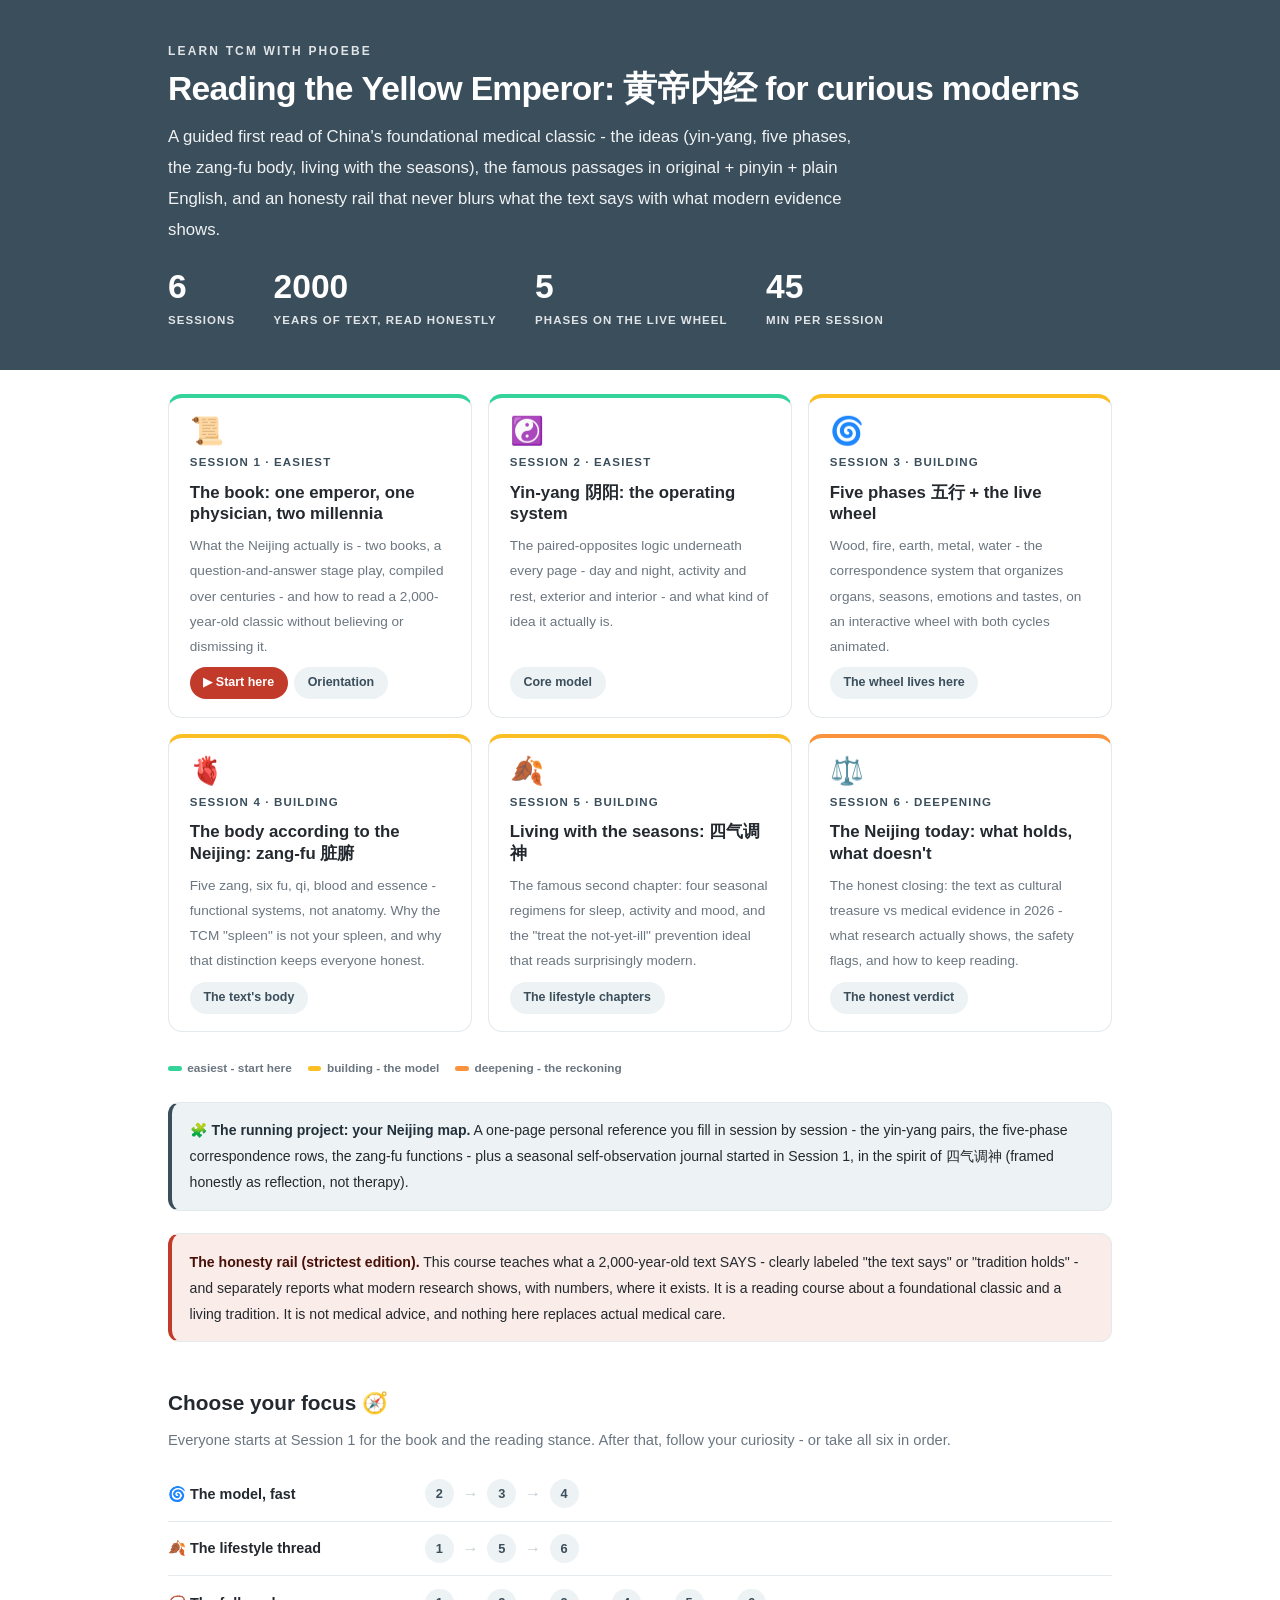
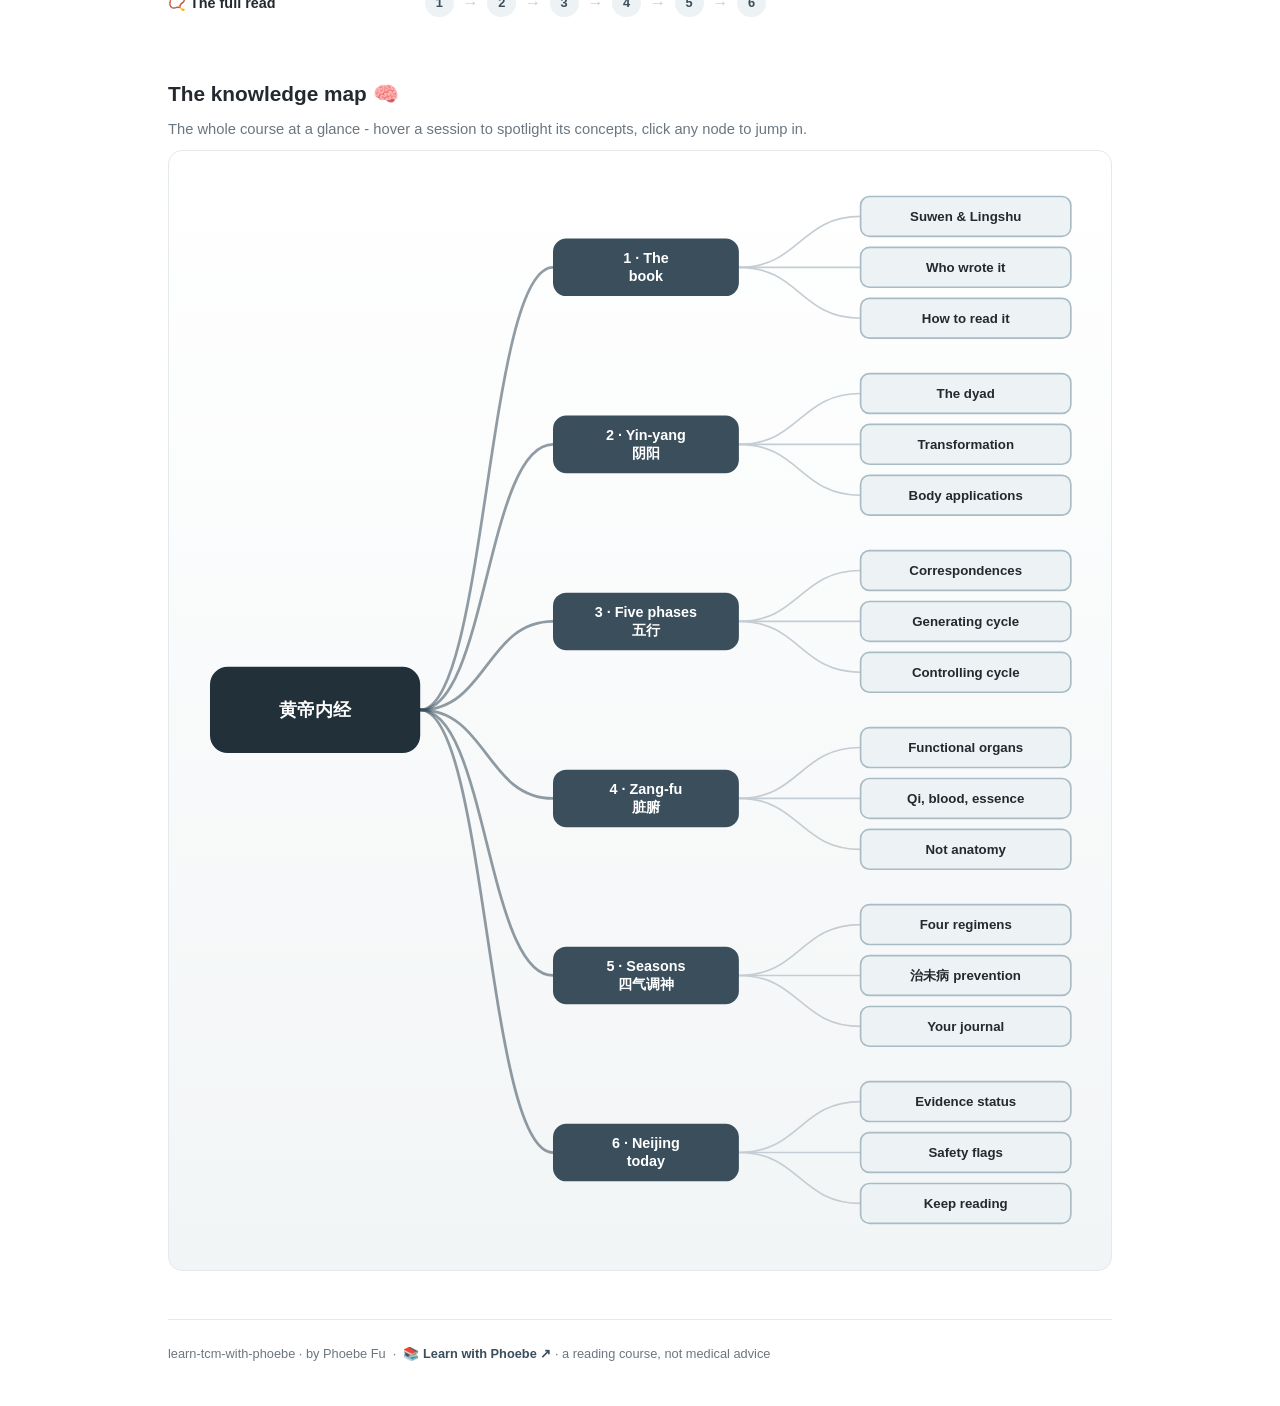
==== commit fc7bd474: "Fix unreadable pills and labels: white text on the amber fill The "Real world" pill, build-along ste" ====
--- a/index.html
+++ b/index.html
@@ -3,8 +3,23 @@
 <head>
 <meta charset="UTF-8">
 <meta name="viewport" content="width=device-width, initial-scale=1.0">
+<!-- social:start -->
+<meta name="description" content="A guided first read of China&#x27;s foundational medical classic - the ideas (yin-yang, five phases, the zang-fu body, living with the seasons), the famous passages in original + pinyin + plain...">
+<meta property="og:type" content="article">
+<meta property="og:site_name" content="Learn with Phoebe">
+<meta property="og:title" content="learn tcm with phoebe - reading the Yellow Emperor&#x27;s classic, honestly">
+<meta property="og:description" content="A guided first read of China&#x27;s foundational medical classic - the ideas (yin-yang, five phases, the zang-fu body, living with the seasons), the famous passages in original + pinyin + plain...">
+<meta property="og:url" content="https://phoebefu6.github.io/learn-tcm-with-phoebe/">
+<meta property="og:image" content="https://phoebefu6.github.io/learn-tcm-with-phoebe/assets/og-cover.png">
+<meta property="og:image:width" content="1200">
+<meta property="og:image:height" content="630">
+<meta name="twitter:card" content="summary_large_image">
+<meta name="twitter:title" content="learn tcm with phoebe - reading the Yellow Emperor&#x27;s classic, honestly">
+<meta name="twitter:description" content="A guided first read of China&#x27;s foundational medical classic - the ideas (yin-yang, five phases, the zang-fu body, living with the seasons), the famous passages in original + pinyin + plain...">
+<meta name="twitter:image" content="https://phoebefu6.github.io/learn-tcm-with-phoebe/assets/og-cover.png">
+<!-- social:end -->
 <title>learn tcm with phoebe - reading the Yellow Emperor's classic, honestly</title>
-<link rel="stylesheet" href="assets/style.css?v=1">
+<link rel="stylesheet" href="assets/style.css?v=10">
 <style>
   .stats-row { display: flex; gap: 2.4rem; margin-top: 1.5rem; flex-wrap: wrap; }
   .stat b { display: block; font-size: 2.1rem; font-weight: 800; line-height: 1.05; font-variant-numeric: tabular-nums; }
@@ -213,7 +228,7 @@
   ]
 };
 </script>
-<script src="assets/mindmap.js?v=1"></script>
-<script src="assets/app.js?v=1"></script>
+<script src="assets/mindmap.js?v=7"></script>
+<script src="assets/app.js?v=7"></script>
 </body>
 </html>
--- a/assets/style.css
+++ b/assets/style.css
@@ -87,9 +87,15 @@
 }
 .agenda span { padding: .45rem .3rem; white-space: nowrap; overflow: hidden; text-overflow: ellipsis; }
 .agenda .a1 { background: var(--indigo-deep); }
-.agenda .a2 { background: var(--indigo-mid); }
-.agenda .a3 { background: var(--amber); color: var(--amber-ink); }
-.agenda .a4 { background: var(--indigo-soft); }
+/* Agenda band contrast, fixed 2026-09-02. Three bands failed WCAG 4.5:1 on small text:
+     a4 had no `color` rule at all, so it inherited the block's `color:#fff` and put white
+     on a pale tint (1.9-2.1:1). The 87-repo donor carries `color: var(--ink)`; restored.
+     a2 and a3 failed on their token pairs, so each carries a literal here rather than a
+     changed token, because --indigo-mid and --amber-ink are used elsewhere in this sheet.
+     Recompute these three literals if the palette changes. */
+.agenda .a2 { background: #5E7886; }
+.agenda .a3 { background: var(--amber); color: #FFFFFF; }
+.agenda .a4 { background: var(--indigo-soft); color: var(--ink); }
 
 /* ---------- toolbar ---------- */
 .toolbar {
@@ -101,8 +107,9 @@
   border-bottom: 1px solid var(--hairline);
   padding: .55rem 0;
 }
-.toolbar .wrap { display: flex; align-items: center; gap: .6rem; }
-.toolbar .crumb { font-size: .8rem; color: var(--muted); font-weight: 600; margin-right: auto; }
+.toolbar .wrap { display: flex; align-items: center; gap: .5rem; flex-wrap: nowrap; }
+.toolbar .crumb { font-size: .8rem; color: var(--muted); font-weight: 600; margin-right: auto; min-width: 0; white-space: nowrap; overflow: hidden; text-overflow: ellipsis; }
+.toolbar .btn { white-space: nowrap; flex: none; padding: .38rem .8rem; font-size: .78rem; line-height: 1.2; }
 .toolbar .crumb a { color: var(--indigo); text-decoration: none; }
 .btn {
   border: 1px solid var(--hairline);
@@ -222,7 +229,7 @@
 .pill.solid { background: var(--indigo); color: #fff; }
 .pill.light { background: var(--indigo-50); color: var(--indigo); }
 .pill.inkpill { background: var(--ink); color: #fff; }
-.pill.amber, .pill.peach { background: var(--amber); color: var(--amber-ink); }
+.pill.amber, .pill.peach { background: var(--amber); color: #fff; }
 .pill.bare { color: var(--faint); }
 
 /* ---------- 4D grid ---------- */
@@ -280,7 +287,7 @@
   padding: .15rem .7rem;
 }
 .prompt-box.bad .label { background: var(--faint); color: var(--ink); }
-.prompt-box.good .label { background: var(--amber); color: var(--amber-ink); }
+.prompt-box.good .label { background: var(--amber); color: #fff; }
 .copy-btn {
   position: absolute;
   top: .7rem;
@@ -297,16 +304,20 @@
   transition: background .15s ease;
 }
 .copy-btn:hover { background: rgba(255,255,255,.22); }
-.copy-btn.copied { background: var(--amber); border-color: var(--amber); color: var(--amber-ink); }
+.copy-btn.copied { background: var(--amber); border-color: var(--amber); color: #fff; }
 
 /* ---------- demo steps ---------- */
 .steps { counter-reset: step; margin: .6rem 0 1rem; }
 .step {
-  display: flex;
-  gap: .9rem;
+  display: grid;
+  grid-template-columns: max-content minmax(0, 1fr);
+  column-gap: .9rem;
+  row-gap: .2rem;
   padding: .85rem 0;
   border-bottom: .5px solid var(--hairline);
 }
+.step > * { grid-column: 2; min-width: 0; }
+.step > .prompt-box { margin: .8rem 0 .4rem; }
 .step:last-child { border-bottom: none; }
 .step::before {
   counter-increment: step;
@@ -345,7 +356,7 @@
 .callout.example .ex-pill {
   display: inline-block;
   background: var(--amber);
-  color: var(--amber-ink);
+  color: #fff;
   border-radius: 999px;
   padding: .15rem .7rem;
   font-size: .68rem;
@@ -748,3 +759,115 @@
 .tcm-k { min-width: 10.5rem; font-weight: 700; color: var(--muted); }
 .tcm-v { color: var(--ink); }
 @media (max-width: 560px) { .tcm-k { min-width: 7.5rem; } }
+
+/* === LWP-PATCH v2 === */
+/* palette-agnostic aliases: 75 repos use --indigo/--amber, 1 uses --pine/--clay */
+:root {
+  --pv-accent: var(--indigo, var(--pine, #334155));
+  --pv-flag: var(--amber, var(--clay, #B45309));
+  --pv-flag-50: var(--amber-50, var(--clay-50, #FEF3E2));
+}
+
+/* ============================================================
+   v2 - readable on a phone + reading modes
+   Layout only. No palette tokens are changed.
+   ============================================================ */
+
+/* --- skip link --- */
+.skip-link {
+  position: absolute; left: -9999px; top: 0; z-index: 200;
+  background: var(--pv-accent); color: #fff;
+  padding: .7rem 1.1rem; border-radius: 0 0 var(--radius) 0;
+  font-weight: 700; font-size: .85rem; text-decoration: none;
+}
+.skip-link:focus { left: 0; }
+
+/* --- visible keyboard focus everywhere --- */
+:focus-visible {
+  outline: 3px solid var(--pv-flag);
+  outline-offset: 2px;
+  border-radius: 4px;
+}
+
+/* --- diagrams: hold authored width, scroll instead of shrinking --- */
+.figscroll { overflow-x: auto; -webkit-overflow-scrolling: touch; overscroll-behavior-x: contain; }
+.figscroll::-webkit-scrollbar { height: 6px; }
+.figscroll::-webkit-scrollbar-thumb { background: var(--faint); border-radius: 3px; }
+
+/* --- tables: scroll container + sticky row label --- */
+.tablescroll { overflow-x: auto; -webkit-overflow-scrolling: touch; border-radius: var(--radius); }
+
+/* --- section contents counter --- */
+.sec-meta {
+  display: block; margin-top: .3rem;
+  font-size: .72rem; font-weight: 700; letter-spacing: .06em;
+  text-transform: uppercase; color: var(--muted);
+  font-variant-numeric: tabular-nums;
+}
+
+/* --- study-mode switch --- */
+.btn.mode-on { background: var(--pv-flag); border-color: var(--pv-flag); color: #fff; }
+
+/* --- deep-linked card gets a moment of emphasis --- */
+details.card.linked { border-color: var(--pv-flag); box-shadow: 0 0 0 3px var(--pv-flag-50); }
+
+@media (max-width: 820px) {
+  /* labels keep the size they were drawn at; the figure scrolls */
+  figure.zoomable svg { min-width: 820px; }
+  .figscroll .mm-svg, .mindmap svg { min-width: 840px; }
+
+  table.clean { min-width: 620px; }
+  table.clean th:first-child,
+  table.clean td:first-child {
+    position: sticky; left: 0; background: #fff;
+    box-shadow: 1px 0 0 var(--hairline);
+  }
+
+  pre, .prompt-box { overflow-x: auto; }
+
+  /* 44px tap targets */
+  details.card summary { min-height: 44px; }
+  .qopt { min-height: 44px; display: flex; align-items: center; padding: .7rem .9rem; }
+  .toolbar .btn, .pagefoot a { min-height: 44px; display: inline-flex; align-items: center; justify-content: center; }
+  .toolbar .crumb, .toolbar #zoom-toggle { display: none; }
+  .toolbar .btn { flex: 1 1 0; padding: .3rem .4rem; font-size: .72rem; }
+  table.clean { display: block; overflow-x: auto; -webkit-overflow-scrolling: touch; }
+}
+
+@media (max-width: 640px) {
+  /* long inline code tokens and nowrap chips are the two things that still
+     forced the page sideways below 640px: let them break rather than push
+     the layout. Inside the media query only - desktop is untouched. */
+  :not(pre) > code, .prompt-box span, code span,
+  p span, li span, td span { overflow-wrap: anywhere; word-break: break-word; }
+  .chip, .syn-chip, .pill, .mode, .tag { white-space: normal; max-width: 100%; }
+
+  /* the agenda bar truncated its own labels into nonsense - stack it */
+  .agenda { flex-direction: column; align-items: stretch; gap: .3rem; }
+  .agenda span { font-size: .74rem; text-align: left; padding: .4rem .7rem; flex: none !important; }
+  .chip-row, .legend { flex-wrap: wrap; }
+  .journey { flex-wrap: wrap; row-gap: .45rem; }
+}
+
+/* --- print: a session should print as a complete handout --- */
+@media print {
+  .pagenav, #progress-bar, .skip-link, .journey, .lightbox { display: none !important; }
+  details.card > .body { display: block !important; }
+  details.card, figure, table.clean, .callout { break-inside: avoid; page-break-inside: avoid; }
+  figure.zoomable svg { min-width: 0; max-width: 100%; }
+  .figscroll, .tablescroll { overflow: visible; }
+  a[href^="http"]::after { content: " (" attr(href) ")"; font-size: .72rem; color: #555; }
+}
+
+/* swipe hint: own line, only when the diagram really does scroll */
+figure.zoomable.can-scroll figcaption { flex-wrap: wrap; }
+figure.zoomable.can-scroll figcaption::after {
+  content: "swipe the diagram \2192";
+  flex: 0 0 100%;
+  margin-top: .2rem;
+  font-size: .72rem;
+  font-weight: 700;
+  letter-spacing: .04em;
+  color: var(--pv-flag);
+}
+/* === /LWP-PATCH === */
